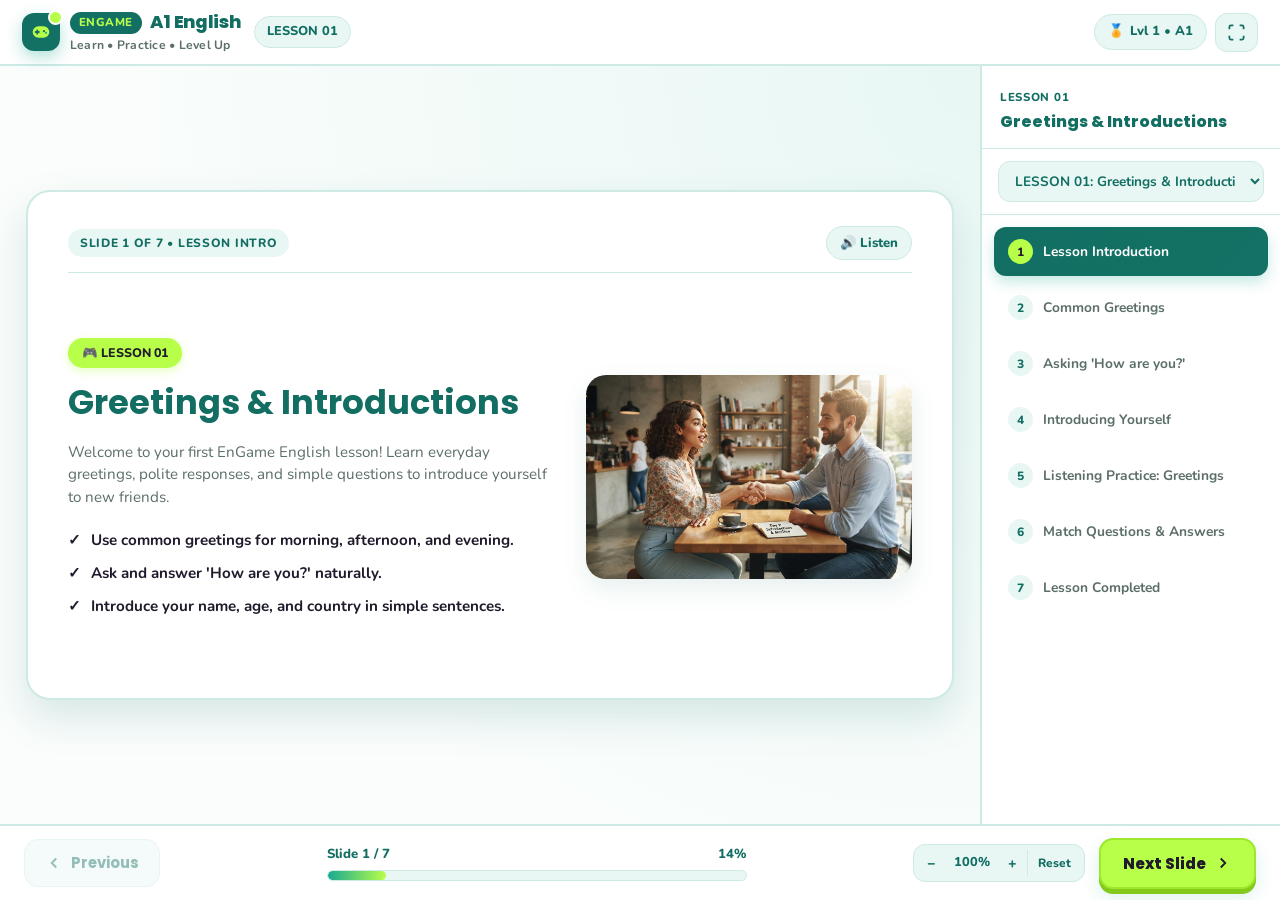
==== pages/learning.html @ 85751a1d "Add files via upload" ====
<!DOCTYPE html>
<html lang="en">
<head>
  <meta charset="UTF-8" />
  <meta name="viewport" content="width=device-width, initial-scale=1.0" />
  <title>EnGame Lesson Player | A1 English</title>
  <link rel="preconnect" href="https://fonts.googleapis.com" />
  <link rel="preconnect" href="https://fonts.gstatic.com" crossorigin />
  <link href="https://fonts.googleapis.com/css2?family=Nunito:wght@600;700;800;900&family=Poppins:wght@500;600;700;800&display=swap" rel="stylesheet" />
  <link rel="stylesheet" href="../assets/css/style.css" />
  <link rel="stylesheet" href="../assets/css/player.css" />
</head>
<body class="player-body">
  <div class="player-app" id="playerApp">
    <!-- Top Header: EnGame Logo & Branding, XP Points, Level Indicator, Dark Mode & Fullscreen -->
    <header class="player-header">
      <div class="player-header-left">
        <a href="../index.html" class="brand-link" title="Back to EnGame Lessons">
          <div class="brand-logo engame-logo small" aria-hidden="true">
            <svg width="20" height="20" viewBox="0 0 24 24" fill="none">
              <rect x="2" y="5" width="20" height="14" rx="7" fill="#B8FF4A"/>
              <path d="M7.5 10v4M5.5 12h4" stroke="#126E62" stroke-width="2.2" stroke-linecap="round"/>
              <circle cx="15.5" cy="11" r="1.3" fill="#126E62"/>
              <circle cx="18" cy="13" r="1.3" fill="#19A991"/>
            </svg>
          </div>
          <div>
            <div class="brand-row">
              <span class="engame-tag">EnGame</span>
              <h1 class="brand-title">A1 English</h1>
            </div>
            <p class="brand-subtitle">Learn • Practice • Level Up</p>
          </div>
        </a>
        <div class="lesson-badge-header" id="headerLessonBadge">Lesson 01</div>
      </div>

      <div class="player-header-right">
        <div class="gamify-hud player-hud">
          <div class="hud-pill xp-pill" id="playerXpPill" title="Total XP Earned">
            <span class="hud-icon">⚡</span>
            <span id="playerXpText">0 XP</span>
          </div>
          <div class="hud-pill level-pill" id="playerLevelPill" title="Learner Level">
            <span class="hud-icon">🏅</span>
            <span id="playerLevelText">Lvl 1 • A1</span>
          </div>
        </div>

        <button class="icon-btn mobile-sidebar-btn" id="toggleSidebarBtn" aria-label="Toggle Slides List" title="Lesson Slides">
          <svg width="19" height="19" viewBox="0 0 24 24" fill="none" stroke="currentColor" stroke-width="2.2">
            <line x1="8" y1="6" x2="21" y2="6"></line>
            <line x1="8" y1="12" x2="21" y2="12"></line>
            <line x1="8" y1="18" x2="21" y2="18"></line>
            <line x1="3" y1="6" x2="3.01" y2="6"></line>
            <line x1="3" y1="12" x2="3.01" y2="12"></line>
            <line x1="3" y1="18" x2="3.01" y2="18"></line>
          </svg>
          <span class="btn-label-sm">Slides</span>
        </button>

        <button class="icon-btn" id="themeToggle" aria-label="Toggle Dark Mode" title="Toggle Dark Mode">
          <svg width="19" height="19" viewBox="0 0 24 24" fill="none" stroke="currentColor" stroke-width="2.2">
            <circle cx="12" cy="12" r="5"></circle>
            <path d="M12 1v2M12 21v2M4.22 4.22l1.42 1.42M18.36 18.36l1.42 1.42M1 12h2M21 12h2M4.22 19.78l1.42-1.42M18.36 5.64l1.42-1.42"></path>
          </svg>
        </button>

        <button class="icon-btn" id="fullscreenBtn" aria-label="Toggle Fullscreen" title="Toggle Fullscreen">
          <svg width="19" height="19" viewBox="0 0 24 24" fill="none" stroke="currentColor" stroke-width="2.2">
            <path d="M8 3H5a2 2 0 0 0-2 2v3m18 0V5a2 2 0 0 0-2-2h-3m0 18h3a2 2 0 0 0 2-2v-3M3 16v3a2 2 0 0 0 2 2h3"></path>
          </svg>
        </button>
      </div>
    </header>

    <!-- Workspace: Main Slide Stage + Right Sidebar -->
    <div class="player-workspace">
      <main class="slide-stage" id="slideStage">
        <div class="slide-viewport" id="slideViewport">
          <div class="slide-canvas" id="slideCanvas">
            <!-- Dynamic Slide Content Rendered Here -->
          </div>
        </div>
        <!-- XP / Achievement Toast Notification -->
        <div class="xp-toast hidden" id="xpToast">+10 XP Earned! ⚡</div>
      </main>

      <aside class="slides-sidebar" id="slidesSidebar" aria-label="Lesson Slides">
        <div class="sidebar-header">
          <div>
            <span class="sidebar-kicker" id="sidebarLessonCode">LESSON 01</span>
            <h2 class="sidebar-title" id="sidebarLessonTitle">Greetings &amp; Introductions</h2>
          </div>
          <button class="icon-btn close-sidebar-mobile" id="closeSidebarBtn" aria-label="Close Slides List">
            <svg width="18" height="18" viewBox="0 0 24 24" fill="none" stroke="currentColor" stroke-width="2.4">
              <line x1="18" y1="6" x2="6" y2="18"></line>
              <line x1="6" y1="6" x2="18" y2="18"></line>
            </svg>
          </button>
        </div>

        <div class="sidebar-lesson-switcher">
          <label for="lessonSelect" class="sr-only">Switch Lesson</label>
          <select id="lessonSelect" class="lesson-select"></select>
        </div>

        <ul class="slides-list" id="slidesList">
          <!-- Slide items populated dynamically -->
        </ul>
      </aside>
    </div>

    <!-- Bottom Controls: Previous, Next Slide, Progress Bar, Slide Counter, Zoom Controls -->
    <footer class="player-controls">
      <div class="controls-left">
        <button class="nav-btn btn-secondary" id="prevSlideBtn" disabled>
          <svg width="18" height="18" viewBox="0 0 24 24" fill="none" stroke="currentColor" stroke-width="2.4">
            <polyline points="15 18 9 12 15 6"></polyline>
          </svg>
          <span>Previous</span>
        </button>
      </div>

      <div class="controls-center">
        <div class="progress-meta">
          <span id="slideCounterText">Slide 1 / 7</span>
          <span id="progressPercentText">14%</span>
        </div>
        <div class="progress-track" role="progressbar" aria-valuemin="0" aria-valuemax="100" id="progressTrack">
          <div class="progress-fill" id="progressFill" style="width: 14%"></div>
        </div>
      </div>

      <div class="controls-right">
        <div class="zoom-controls" aria-label="Zoom Controls">
          <button class="zoom-btn" id="zoomOutBtn" title="Zoom Out" aria-label="Zoom Out">−</button>
          <span class="zoom-label" id="zoomLevelText">100%</span>
          <button class="zoom-btn" id="zoomInBtn" title="Zoom In" aria-label="Zoom In">+</button>
          <button class="zoom-btn zoom-reset" id="zoomResetBtn" title="Reset Zoom" aria-label="Reset Zoom">Reset</button>
        </div>

        <button class="nav-btn btn-primary" id="nextSlideBtn">
          <span id="nextSlideBtnText">Next Slide</span>
          <svg width="18" height="18" viewBox="0 0 24 24" fill="none" stroke="currentColor" stroke-width="2.4">
            <polyline points="9 18 15 12 9 6"></polyline>
          </svg>
        </button>
      </div>
    </footer>
  </div>

  <!-- Mistake Review Modal -->
  <div class="modal-backdrop hidden" id="reviewModal">
    <div class="modal-card">
      <div class="modal-header">
        <h3>Review Your Mistakes</h3>
        <button class="icon-btn" id="closeReviewModal" aria-label="Close">✕</button>
      </div>
      <div class="modal-body" id="reviewModalBody"></div>
    </div>
  </div>

  <script src="../assets/js/lessons.js"></script>
  <script src="../assets/js/slides.js"></script>
  <script src="../assets/js/activities.js"></script>
  <script src="../assets/js/player.js"></script>
</body>
</html>
---- assets/css/style.css ----
:root {
  --primary-purple: #19A991;
  --primary-purple-hover: #128C78;
  --deep-purple: #126E62;
  --lavender-bg: #E8F7F4;
  --lavender-hover: #D6F1EC;
  --lime-green: #B8FF4A;
  --lime-green-hover: #A6F52E;
  --soft-green: #DFFF9A;
  --main-bg: #FAFDFC;
  --bg-surface: #FFFFFF;
  --text-main: #201A2B;
  --text-muted: #5B6E69;
  --border-color: #CDEAE4;
  --red-accent: #FF4D6D;
  --red-soft: #FFE4EA;
  --green-success: #16A34A;
  --green-soft: #DCFCE7;

  --shadow-sm: 0 3px 10px rgba(18, 110, 98, 0.06);
  --shadow-md: 0 10px 26px rgba(18, 110, 98, 0.10);
  --shadow-lg: 0 18px 40px rgba(18, 110, 98, 0.15);
  --radius-sm: 12px;
  --radius-md: 18px;
  --radius-lg: 24px;
  --transition: 0.22s cubic-bezier(0.25, 0.8, 0.25, 1);
}

[data-theme="dark"] {
  --primary-purple: #49BFAE;
  --primary-purple-hover: #68D0C0;
  --deep-purple: #E8F6F3;
  --lavender-bg: #18342F;
  --lavender-hover: #244841;
  --lime-green: #B8FF4A;
  --lime-green-hover: #C8FF70;
  --soft-green: rgba(184, 255, 74, 0.18);
  --main-bg: #0D1917;
  --bg-surface: #14221F;
  --text-main: #F4FAF8;
  --text-muted: #A6C8C0;
  --border-color: #31534C;
  --red-accent: #FF6B86;
  --red-soft: rgba(255, 77, 109, 0.2);
  --green-success: #4ADE80;
  --green-soft: rgba(74, 222, 128, 0.18);

  --shadow-sm: 0 4px 12px rgba(0, 0, 0, 0.32);
  --shadow-md: 0 10px 28px rgba(0, 0, 0, 0.45);
  --shadow-lg: 0 18px 42px rgba(0, 0, 0, 0.55);
}

* {
  box-sizing: border-box;
  margin: 0;
  padding: 0;
}

html,
body {
  min-width: 0;
  width: 100%;
}

img,
svg,
video {
  max-width: 100%;
}

body {
  font-family: 'Nunito', 'Poppins', -apple-system, BlinkMacSystemFont, sans-serif;
  background-color: var(--main-bg);
  color: var(--text-main);
  line-height: 1.5;
  transition: background-color var(--transition), color var(--transition);
}

h1, h2, h3, h4, .brand-title, .btn-primary, .btn-secondary {
  font-family: 'Poppins', 'Nunito', sans-serif;
}

a {
  text-decoration: none;
  color: inherit;
}

button {
  font-family: inherit;
  cursor: pointer;
  border: none;
  background: none;
  color: inherit;
}

.sr-only {
  position: absolute;
  width: 1px;
  height: 1px;
  overflow: hidden;
  clip: rect(0, 0, 0, 0);
}

/* Top Bar */
.app-shell {
  min-height: 100vh;
  display: flex;
  flex-direction: column;
}

.top-bar {
  background: var(--bg-surface);
  border-bottom: 2px solid var(--border-color);
  padding: 14px 32px;
  display: flex;
  align-items: center;
  justify-content: space-between;
  gap: 16px;
  box-shadow: var(--shadow-sm);
}

.brand {
  display: flex;
  align-items: center;
  gap: 14px;
  min-width: 0;
}

.brand-logo.engame-logo {
  width: 46px;
  height: 46px;
  border-radius: 15px;
  background: linear-gradient(135deg, #126E62 0%, #137265 100%);
  display: flex;
  align-items: center;
  justify-content: center;
  position: relative;
  box-shadow: 0 6px 16px rgba(25, 169, 145, 0.35);
}

.brand-logo.engame-logo::after {
  content: '';
  position: absolute;
  top: -3px;
  right: -3px;
  width: 11px;
  height: 11px;
  border-radius: 50%;
  background: var(--lime-green);
  border: 2px solid var(--bg-surface);
}

.brand-logo.small {
  width: 38px;
  height: 38px;
  border-radius: 12px;
}

.brand-row {
  display: flex;
  align-items: center;
  gap: 8px;
}

.engame-tag {
  background: linear-gradient(135deg, #137265, #126E62);
  color: #B8FF4A;
  font-size: 0.72rem;
  font-weight: 800;
  padding: 2px 9px;
  border-radius: 999px;
  letter-spacing: 0.04em;
  text-transform: uppercase;
}

.brand-title {
  font-size: 1.12rem;
  font-weight: 800;
  color: var(--deep-purple);
  letter-spacing: -0.02em;
  overflow-wrap: anywhere;
}

.brand-subtitle {
  font-size: 0.76rem;
  font-weight: 700;
  color: var(--text-muted);
  letter-spacing: 0.02em;
}

.top-actions {
  display: flex;
  align-items: center;
  gap: 10px;
  min-width: 0;
}

/* Gamification HUD Pills */
.gamify-hud {
  display: flex;
  align-items: center;
  gap: 8px;
}

.hud-pill {
  display: inline-flex;
  align-items: center;
  gap: 6px;
  padding: 7px 13px;
  border-radius: 999px;
  font-size: 0.82rem;
  font-weight: 800;
  border: 1.5px solid var(--border-color);
  transition: transform var(--transition);
}

.xp-pill {
  background: var(--soft-green);
  color: #201A2B;
  border-color: #B8FF4A;
}

[data-theme="dark"] .xp-pill {
  color: #B8FF4A;
}

.level-pill {
  background: var(--lavender-bg);
  color: var(--deep-purple);
}

.icon-btn {
  display: inline-flex;
  align-items: center;
  justify-content: center;
  gap: 6px;
  padding: 9px 11px;
  border-radius: var(--radius-sm);
  background: var(--lavender-bg);
  color: var(--deep-purple);
  border: 1.5px solid var(--border-color);
  transition: all var(--transition);
}

.icon-btn:hover {
  background: var(--lavender-hover);
  transform: translateY(-2px);
}

.badge-lime {
  display: inline-flex;
  align-items: center;
  gap: 6px;
  padding: 6px 14px;
  border-radius: 999px;
  font-size: 0.78rem;
  font-weight: 800;
  background: var(--lime-green);
  color: #201A2B;
  box-shadow: 0 3px 10px rgba(184, 255, 74, 0.35);
}

.badge-accent {
  display: inline-flex;
  align-items: center;
  gap: 6px;
  padding: 5px 13px;
  border-radius: 999px;
  font-size: 0.76rem;
  font-weight: 800;
  background: var(--lavender-bg);
  color: var(--deep-purple);
  border: 1px solid var(--border-color);
}

/* EnGame Lime Green Action Button */
.btn-primary {
  display: inline-flex;
  align-items: center;
  justify-content: center;
  gap: 8px;
  padding: 12px 22px;
  border-radius: 14px;
  background: var(--lime-green);
  color: #201A2B;
  font-weight: 800;
  font-size: 0.94rem;
  border: 2px solid #9EE82C;
  box-shadow: 0 5px 0 #84C91C, 0 8px 18px rgba(25, 169, 145, 0.16);
  transition: all 0.16s ease;
}

.btn-primary:hover {
  background: var(--lime-green-hover);
  transform: translateY(-2px);
  box-shadow: 0 7px 0 #84C91C, 0 12px 22px rgba(25, 169, 145, 0.22);
}

.btn-primary:active {
  transform: translateY(2px);
  box-shadow: 0 2px 0 #84C91C;
}

.btn-secondary {
  display: inline-flex;
  align-items: center;
  justify-content: center;
  gap: 8px;
  padding: 12px 20px;
  border-radius: 14px;
  background: var(--lavender-bg);
  color: var(--deep-purple);
  border: 1.5px solid var(--border-color);
  font-weight: 700;
  font-size: 0.93rem;
  transition: all var(--transition);
}

.btn-secondary:hover:not(:disabled) {
  background: var(--lavender-hover);
  transform: translateY(-1px);
}

.btn-secondary:disabled {
  opacity: 0.45;
  cursor: not-allowed;
}

@media (max-width: 720px) {
  .top-bar {
    padding: 12px 16px;
    flex-wrap: wrap;
    gap: 10px 14px;
  }
  .brand {
    flex: 1 1 100%;
  }
  .top-actions .overall-pill {
    display: none;
  }
  .brand-title {
    font-size: 0.98rem;
  }
  .top-actions {
    width: 100%;
    justify-content: space-between;
    gap: 8px;
  }
  .gamify-hud {
    min-width: 0;
    gap: 6px;
  }
  .hud-pill {
    gap: 4px;
    padding: 5px 8px;
    font-size: 0.74rem;
  }
  .top-actions .icon-btn {
    padding: 7px 8px;
  }
}

@media (max-width: 380px) {
  .top-bar {
    padding: 10px 12px;
  }
  .brand {
    gap: 10px;
  }
  .brand-row {
    flex-wrap: wrap;
    gap: 4px 6px;
  }
  .brand-logo.engame-logo {
    width: 42px;
    height: 42px;
    flex: 0 0 42px;
  }
  .brand-title {
    font-size: 0.9rem;
  }
  .brand-subtitle {
    font-size: 0.68rem;
  }
  .hud-pill {
    padding: 5px 6px;
    font-size: 0.7rem;
  }
  .top-actions .icon-btn {
    padding: 6px;
  }
}
/* Hide all XP pills and XP counters across the whole project */
.xp-pill,
.lime-chip,
.xp-reward-pill,
.visual-pill.lime {
  display: none !important;
}
#themeToggle {
  display: none !important;
}
---- assets/css/player.css ----
.player-body {
  overflow: hidden;
  height: 100vh;
}

.player-app {
  display: flex;
  flex-direction: column;
  height: 100vh;
  background: var(--main-bg);
}

/* Header */
.player-header {
  height: 66px;
  background: var(--bg-surface);
  border-bottom: 2px solid var(--border-color);
  padding: 0 22px;
  display: flex;
  align-items: center;
  justify-content: space-between;
  flex-shrink: 0;
  z-index: 20;
}

.player-header-left {
  display: flex;
  align-items: center;
  gap: 14px;
}

.brand-link {
  display: flex;
  align-items: center;
  gap: 10px;
}

.lesson-badge-header {
  background: var(--lavender-bg);
  color: var(--deep-purple);
  font-weight: 800;
  font-size: 0.8rem;
  padding: 5px 12px;
  border-radius: 999px;
  border: 1.5px solid var(--border-color);
}

.player-header-right {
  display: flex;
  align-items: center;
  gap: 8px;
}

.mobile-sidebar-btn {
  display: none;
}

.btn-label-sm {
  font-size: 0.82rem;
  font-weight: 800;
}

/* Workspace */
.player-workspace {
  flex: 1;
  display: flex;
  overflow: hidden;
  position: relative;
}

.slide-stage {
  flex: 1;
  overflow: auto;
  padding: 26px;
  display: flex;
  align-items: center;
  justify-content: center;
  background: radial-gradient(circle at top right, var(--lavender-bg) 0%, var(--main-bg) 70%);
  position: relative;
}

.slide-viewport {
  width: 100%;
  max-width: 960px;
  transition: transform 0.2s ease;
  transform-origin: center top;
}

.slide-canvas {
  background: var(--bg-surface);
  border: 2px solid var(--border-color);
  border-radius: var(--radius-lg);
  box-shadow: var(--shadow-lg);
  padding: 34px 40px;
  min-height: 510px;
  display: flex;
  flex-direction: column;
  justify-content: space-between;
  animation: slideEnter 0.25s ease;
}

@keyframes slideEnter {
  from {
    opacity: 0;
    transform: translateY(8px) scale(0.99);
  }
  to {
    opacity: 1;
    transform: translateY(0) scale(1);
  }
}

/* XP Toast Notification */
.xp-toast {
  position: fixed;
  top: 82px;
  left: 50%;
  transform: translateX(-50%);
  background: linear-gradient(135deg, #126E62 0%, #137265 100%);
  color: #B8FF4A;
  font-family: 'Poppins', sans-serif;
  font-weight: 800;
  font-size: 0.92rem;
  padding: 10px 22px;
  border-radius: 999px;
  border: 2px solid #B8FF4A;
  box-shadow: 0 10px 24px rgba(18, 110, 98, 0.35);
  z-index: 60;
  animation: popIn 0.25s ease;
}

.xp-toast.hidden {
  display: none;
}

@keyframes popIn {
  from { opacity: 0; transform: translate(-50%, -10px) scale(0.92); }
  to { opacity: 1; transform: translate(-50%, 0) scale(1); }
}

/* Right Sidebar */
.slides-sidebar {
  width: 300px;
  background: var(--bg-surface);
  border-left: 2px solid var(--border-color);
  display: flex;
  flex-direction: column;
  flex-shrink: 0;
  z-index: 15;
}

.sidebar-header {
  padding: 18px 18px 14px;
  border-bottom: 1.5px solid var(--border-color);
  display: flex;
  align-items: flex-start;
  justify-content: space-between;
  gap: 8px;
}

.sidebar-kicker {
  font-size: 0.72rem;
  font-weight: 800;
  letter-spacing: 0.06em;
  color: var(--deep-purple);
  text-transform: uppercase;
}

.sidebar-title {
  font-size: 1rem;
  font-weight: 800;
  color: var(--deep-purple);
  margin-top: 2px;
}

.close-sidebar-mobile {
  display: none;
}

.sidebar-lesson-switcher {
  padding: 12px 16px;
  border-bottom: 1.5px solid var(--border-color);
}

.lesson-select {
  width: 100%;
  padding: 9px 12px;
  border-radius: var(--radius-sm);
  border: 1.5px solid var(--border-color);
  background: var(--lavender-bg);
  color: var(--deep-purple);
  font-family: inherit;
  font-size: 0.85rem;
  font-weight: 700;
  cursor: pointer;
}

.slides-list {
  list-style: none;
  overflow-y: auto;
  padding: 12px;
  display: flex;
  flex-direction: column;
  gap: 7px;
  flex: 1;
}

.slide-nav-item {
  width: 100%;
  text-align: left;
  padding: 11px 13px;
  border-radius: var(--radius-sm);
  display: flex;
  align-items: center;
  gap: 10px;
  font-size: 0.86rem;
  font-weight: 700;
  color: var(--text-muted);
  border: 1.5px solid transparent;
  transition: all var(--transition);
}

.slide-nav-item:hover {
  background: var(--lavender-bg);
  color: var(--deep-purple);
}

.slide-nav-item.active {
  background: linear-gradient(135deg, #126E62 0%, #137265 100%);
  color: #FFFFFF;
  box-shadow: 0 6px 14px rgba(25, 169, 145, 0.25);
}

.slide-num-dot {
  width: 25px;
  height: 25px;
  border-radius: 50%;
  background: var(--lavender-bg);
  color: var(--deep-purple);
  font-size: 0.75rem;
  font-weight: 800;
  display: inline-flex;
  align-items: center;
  justify-content: center;
  flex-shrink: 0;
}

.slide-nav-item.active .slide-num-dot {
  background: #B8FF4A;
  color: #201A2B;
}

.slide-nav-item.visited:not(.active) .slide-num-dot {
  background: var(--soft-green);
  color: #201A2B;
}

.slide-nav-title {
  overflow: hidden;
  text-overflow: ellipsis;
  white-space: nowrap;
}

/* Bottom Controls */
.player-controls {
  height: 76px;
  background: var(--bg-surface);
  border-top: 2px solid var(--border-color);
  padding: 0 24px;
  display: flex;
  align-items: center;
  justify-content: space-between;
  gap: 20px;
  flex-shrink: 0;
  z-index: 20;
}

.controls-center {
  flex: 1;
  max-width: 420px;
}

.progress-meta {
  display: flex;
  justify-content: space-between;
  font-size: 0.82rem;
  font-weight: 800;
  color: var(--deep-purple);
  margin-bottom: 6px;
}

.progress-track {
  width: 100%;
  height: 11px;
  background: var(--lavender-bg);
  border-radius: 999px;
  overflow: hidden;
  border: 1px solid var(--border-color);
}

.progress-fill {
  height: 100%;
  background: linear-gradient(90deg, #19A991 0%, #B8FF4A 100%);
  border-radius: 999px;
  transition: width 0.28s ease;
}

.controls-right {
  display: flex;
  align-items: center;
  gap: 14px;
}

.zoom-controls {
  display: inline-flex;
  align-items: center;
  background: var(--lavender-bg);
  border: 1.5px solid var(--border-color);
  border-radius: var(--radius-sm);
  padding: 3px;
}

.zoom-btn {
  padding: 5px 10px;
  font-weight: 800;
  font-size: 0.9rem;
  color: var(--deep-purple);
  border-radius: 8px;
}

.zoom-btn:hover {
  background: var(--bg-surface);
}

.zoom-btn.zoom-reset {
  font-size: 0.75rem;
  border-left: 1px solid var(--border-color);
  border-radius: 0 8px 8px 0;
}

.zoom-label {
  font-size: 0.8rem;
  font-weight: 800;
  padding: 0 8px;
  min-width: 48px;
  text-align: center;
  color: var(--deep-purple);
}

/* Slide Typography & Components */
.slide-header-bar {
  display: flex;
  align-items: center;
  justify-content: space-between;
  gap: 12px;
  margin-bottom: 18px;
  padding-bottom: 12px;
  border-bottom: 1.5px solid var(--border-color);
}

.slide-tag {
  font-size: 0.75rem;
  font-weight: 800;
  text-transform: uppercase;
  letter-spacing: 0.06em;
  padding: 5px 12px;
  border-radius: 999px;
  background: var(--lavender-bg);
  color: var(--deep-purple);
}

.slide-title {
  font-size: 1.65rem;
  font-weight: 800;
  color: var(--deep-purple);
  margin-bottom: 6px;
}

.slide-subtitle {
  font-size: 0.95rem;
  color: var(--text-muted);
  margin-bottom: 20px;
}

/* Audio Button */
.audio-btn {
  display: inline-flex;
  align-items: center;
  gap: 6px;
  padding: 7px 13px;
  border-radius: 999px;
  background: var(--lavender-bg);
  color: var(--deep-purple);
  border: 1.5px solid var(--border-color);
  font-size: 0.82rem;
  font-weight: 800;
  transition: all var(--transition);
}

.audio-btn:hover {
  background: var(--primary-purple);
  color: #201A2B;
}

.audio-btn.playing {
  background: #B8FF4A;
  color: #201A2B;
  border-color: #9EE82C;
}

/* Slide 1 Intro Cover inside Player */
.cover-slide-layout {
  display: grid;
  grid-template-columns: 1.2fr 0.8fr;
  gap: 28px;
  align-items: center;
  margin: auto;
}

.cover-slide-layout h2 {
  font-size: 2.1rem;
  color: var(--deep-purple);
  margin: 10px 0 12px;
}

.cover-objectives {
  list-style: none;
  display: flex;
  flex-direction: column;
  gap: 10px;
  margin-top: 16px;
}

.cover-objectives li {
  display: flex;
  align-items: center;
  gap: 10px;
  font-weight: 700;
  font-size: 0.95rem;
}

/* Vocabulary Grid */
.vocab-grid {
  display: grid;
  grid-template-columns: repeat(auto-fill, minmax(175px, 1fr));
  gap: 14px;
}

.vocab-card {
  background: var(--lavender-bg);
  border: 1.5px solid var(--border-color);
  border-radius: var(--radius-md);
  padding: 15px;
  text-align: center;
  display: flex;
  flex-direction: column;
  align-items: center;
  gap: 7px;
  transition: transform var(--transition), border-color var(--transition);
}

.vocab-card:hover {
  transform: translateY(-3px);
  border-color: var(--primary-purple);
}

.vocab-emoji {
  font-size: 2.2rem;
}

.vocab-word {
  font-size: 1.05rem;
  font-weight: 800;
  color: var(--deep-purple);
}

.vocab-example {
  font-size: 0.82rem;
  color: var(--text-muted);
}

/* Dialogue Cards */
.dialogue-list {
  display: flex;
  flex-direction: column;
  gap: 14px;
}

.dialogue-row {
  display: flex;
  align-items: flex-start;
  gap: 12px;
}

.dialogue-row.right {
  flex-direction: row-reverse;
}

.speaker-avatar {
  width: 42px;
  height: 42px;
  border-radius: 50%;
  background: linear-gradient(135deg, #126E62, #137265);
  color: #B8FF4A;
  font-weight: 800;
  display: flex;
  align-items: center;
  justify-content: center;
  flex-shrink: 0;
}

.dialogue-row.right .speaker-avatar {
  background: #B8FF4A;
  color: #201A2B;
}

.speech-bubble {
  background: var(--lavender-bg);
  border: 1.5px solid var(--border-color);
  border-radius: 18px;
  padding: 12px 16px;
  max-width: 78%;
}

.dialogue-row.right .speech-bubble {
  background: var(--soft-green);
  border-color: #B8FF4A;
  color: #201A2B;
}

[data-theme="dark"] .dialogue-row.right .speech-bubble {
  color: var(--text-main);
}

.speech-speaker {
  font-size: 0.75rem;
  font-weight: 800;
  color: var(--deep-purple);
  margin-bottom: 2px;
}

.speech-text {
  font-size: 0.98rem;
  font-weight: 700;
}

/* Grammar Table & Cards */
.grammar-table {
  width: 100%;
  border-collapse: collapse;
  margin-bottom: 16px;
  border-radius: var(--radius-md);
  overflow: hidden;
  border: 1.5px solid var(--border-color);
}

.grammar-table th {
  background: linear-gradient(135deg, #126E62, #137265);
  color: #FFFFFF;
  padding: 11px 14px;
  text-align: left;
  font-size: 0.88rem;
}

.grammar-table td {
  padding: 10px 14px;
  border-bottom: 1px solid var(--border-color);
  font-size: 0.92rem;
}

.grammar-table tr:nth-child(even) td {
  background: var(--lavender-bg);
}

/* Interactive Activities */
.activity-box {
  display: flex;
  flex-direction: column;
  gap: 16px;
}

.quiz-question-card {
  background: var(--lavender-bg);
  border: 1.5px solid var(--border-color);
  border-radius: var(--radius-md);
  padding: 16px;
}

.quiz-prompt {
  font-weight: 800;
  font-size: 0.98rem;
  margin-bottom: 12px;
  display: flex;
  align-items: center;
  justify-content: space-between;
  gap: 10px;
}

.options-row {
  display: flex;
  flex-wrap: wrap;
  gap: 10px;
}

.option-btn {
  padding: 9px 16px;
  border-radius: 12px;
  background: var(--bg-surface);
  border: 1.5px solid var(--border-color);
  font-weight: 700;
  font-size: 0.9rem;
  transition: all var(--transition);
}

.option-btn:hover:not(:disabled) {
  border-color: var(--primary-purple);
  background: var(--lavender-hover);
}

.option-btn.selected {
  background: var(--primary-purple);
  color: #201A2B;
  border-color: var(--primary-purple);
}

.option-btn.correct {
  background: var(--green-success);
  color: #FFFFFF;
  border-color: var(--green-success);
}

.option-btn.wrong {
  background: var(--red-accent);
  color: #FFFFFF;
  border-color: var(--red-accent);
}

/* Matching Activity */
.matching-grid {
  display: grid;
  grid-template-columns: 1fr 1fr;
  gap: 18px;
}

.match-col {
  display: flex;
  flex-direction: column;
  gap: 10px;
}

.match-item {
  padding: 12px 15px;
  border-radius: var(--radius-sm);
  background: var(--lavender-bg);
  border: 2px solid var(--border-color);
  font-weight: 800;
  text-align: left;
  display: flex;
  align-items: center;
  justify-content: space-between;
  transition: all var(--transition);
}

.match-item.selected {
  border-color: var(--primary-purple);
  background: var(--lavender-hover);
}

.match-item.matched {
  border-color: var(--green-success);
  background: var(--green-soft);
  color: var(--green-success);
  cursor: default;
}

.match-item.shake {
  border-color: var(--red-accent);
  background: var(--red-soft);
}

/* Fill in the blank & Sentence Builder */
.blank-row {
  display: flex;
  align-items: center;
  flex-wrap: wrap;
  gap: 8px;
  padding: 12px 14px;
  background: var(--lavender-bg);
  border-radius: var(--radius-sm);
  font-size: 0.96rem;
  font-weight: 700;
}

.blank-select, .blank-input {
  padding: 6px 12px;
  border-radius: 10px;
  border: 2px solid var(--border-color);
  background: var(--bg-surface);
  color: var(--text-main);
  font-family: inherit;
  font-weight: 800;
  font-size: 0.92rem;
}

.blank-select.correct, .blank-input.correct {
  border-color: var(--green-success);
  background: var(--green-soft);
}

.blank-select.wrong, .blank-input.wrong {
  border-color: var(--red-accent);
  background: var(--red-soft);
}

.word-bank {
  display: flex;
  flex-wrap: wrap;
  gap: 8px;
  margin-top: 8px;
}

.word-chip {
  padding: 7px 14px;
  border-radius: 999px;
  background: var(--bg-surface);
  border: 1.5px solid var(--primary-purple);
  color: var(--deep-purple);
  font-weight: 800;
  font-size: 0.88rem;
}

.word-chip:disabled {
  opacity: 0.35;
  cursor: not-allowed;
}

.sentence-dropzone {
  min-height: 44px;
  padding: 8px 12px;
  border-radius: 12px;
  background: var(--bg-surface);
  border: 2px dashed var(--border-color);
  display: flex;
  flex-wrap: wrap;
  gap: 8px;
  align-items: center;
}

.activity-footer {
  display: flex;
  align-items: center;
  justify-content: space-between;
  gap: 12px;
  margin-top: 14px;
  flex-wrap: wrap;
}

.feedback-banner {
  padding: 10px 15px;
  border-radius: var(--radius-sm);
  font-weight: 800;
  font-size: 0.9rem;
}

.feedback-banner.success {
  background: var(--soft-green);
  color: #201A2B;
}

.feedback-banner.error {
  background: var(--red-soft);
  color: var(--red-accent);
}

/* Completion Slide */
.completion-card {
  text-align: center;
  padding: 18px 12px;
  display: flex;
  flex-direction: column;
  align-items: center;
  gap: 16px;
}

.trophy-circle {
  width: 82px;
  height: 82px;
  border-radius: 50%;
  background: linear-gradient(135deg, #126E62 0%, #137265 100%);
  color: #B8FF4A;
  font-size: 2.3rem;
  display: flex;
  align-items: center;
  justify-content: center;
  box-shadow: 0 10px 24px rgba(25, 169, 145, 0.35);
}

.score-summary-pill {
  background: var(--soft-green);
  border: 2px solid #B8FF4A;
  color: #201A2B;
  padding: 11px 22px;
  border-radius: 999px;
  font-weight: 800;
  font-size: 0.96rem;
}

.completion-actions {
  display: flex;
  flex-wrap: wrap;
  justify-content: center;
  gap: 12px;
  margin-top: 8px;
}

/* Modal */
.modal-backdrop {
  position: fixed;
  inset: 0;
  background: rgba(32, 26, 43, 0.6);
  display: flex;
  align-items: center;
  justify-content: center;
  padding: 20px;
  z-index: 50;
}

.modal-backdrop.hidden {
  display: none;
}

.modal-card {
  background: var(--bg-surface);
  border: 2px solid var(--border-color);
  border-radius: var(--radius-lg);
  width: 100%;
  max-width: 560px;
  max-height: 80vh;
  display: flex;
  flex-direction: column;
  box-shadow: var(--shadow-lg);
}

.modal-header {
  padding: 18px 22px;
  border-bottom: 1.5px solid var(--border-color);
  display: flex;
  align-items: center;
  justify-content: space-between;
}

.modal-body {
  padding: 20px 22px;
  overflow-y: auto;
  display: flex;
  flex-direction: column;
  gap: 12px;
}

.mistake-item {
  padding: 12px 15px;
  border-radius: var(--radius-sm);
  background: var(--lavender-bg);
  border-left: 4px solid var(--red-accent);
}

/* Responsive */
@media (max-width: 960px) {
  .mobile-sidebar-btn {
    display: inline-flex;
  }
  .close-sidebar-mobile {
    display: inline-flex;
  }
  .slides-sidebar {
    position: fixed;
    top: 66px;
    right: 0;
    bottom: 76px;
    transform: translateX(100%);
    transition: transform 0.25s ease;
    box-shadow: var(--shadow-lg);
  }
  .slides-sidebar.open {
    transform: translateX(0);
  }
  .cover-slide-layout {
    grid-template-columns: 1fr;
  }
  .zoom-controls {
    display: none;
  }
}

@media (max-width: 640px) {
  .slide-stage {
    padding: 14px;
  }
  .slide-canvas {
    padding: 20px 18px;
  }
  .player-controls {
    padding: 0 12px;
    gap: 10px;
  }
  .matching-grid {
    grid-template-columns: 1fr;
  }
  .player-hud {
    display: none;
  }
}

@media (max-width: 960px) {
  .player-controls {
    gap: 12px;
    padding-right: 14px;
    padding-left: 14px;
  }

  .controls-center {
    min-width: 0;
    max-width: none;
  }

  .player-controls .nav-btn {
    padding-right: 14px;
    padding-left: 14px;
  }

  .slides-sidebar {
    width: min(300px, 85vw);
  }
}

@media (max-width: 640px) {
  .player-body {
    height: auto;
    min-height: 100vh;
    min-height: 100svh;
    overflow-x: hidden;
    overflow-y: auto;
  }

  .player-app {
    height: auto;
    min-height: 100vh;
    min-height: 100svh;
  }

  .player-header {
    height: auto;
    min-height: 0;
    padding: 9px 12px;
    flex-wrap: wrap;
    gap: 8px;
  }

  .player-header-left,
  .player-header-right {
    width: 100%;
    min-width: 0;
  }

  .player-header-left {
    justify-content: space-between;
    gap: 8px;
  }

  .brand-link,
  .brand-link > div:last-child {
    min-width: 0;
  }

  .player-header-right {
    justify-content: space-between;
    gap: 8px;
  }

  .player-header-right .icon-btn {
    min-width: 42px;
    min-height: 42px;
  }

  .player-workspace {
    min-height: 0;
    overflow: visible;
  }

  .slide-stage {
    min-width: 0;
    min-height: 0;
    padding: 12px 12px calc(138px + env(safe-area-inset-bottom, 0px));
    overflow: visible;
    align-items: flex-start;
  }

  .slide-viewport {
    min-width: 0;
    max-width: 100%;
  }

  .slide-canvas {
    width: 100%;
    min-width: 0;
    min-height: 0;
    padding: 20px 16px;
  }

  .slide-header-bar {
    flex-wrap: wrap;
    align-items: flex-start;
  }

  .slide-title {
    font-size: clamp(1.25rem, 6vw, 1.65rem);
    overflow-wrap: anywhere;
  }

  .slide-subtitle,
  .speech-text,
  .feedback-banner {
    overflow-wrap: anywhere;
  }

  .cover-slide-layout {
    gap: 16px;
  }

  .cover-slide-layout h2 {
    font-size: clamp(1.55rem, 7vw, 2rem);
    overflow-wrap: anywhere;
  }

  .vocab-grid {
    grid-template-columns: repeat(auto-fill, minmax(min(100%, 175px), 1fr));
  }

  .grammar-table {
    display: block;
    width: 100%;
    overflow: visible;
    border: 0;
  }

  .grammar-table thead {
    display: none;
  }

  .grammar-table tbody {
    display: grid;
    gap: 10px;
  }

  .grammar-table tbody tr {
    display: block;
    min-width: 0;
    overflow: hidden;
    border: 1.5px solid var(--border-color);
    border-radius: var(--radius-md);
    background: var(--bg-surface);
  }

  .grammar-table tbody td {
    display: grid;
    grid-template-columns: minmax(78px, 0.7fr) minmax(0, 1.3fr);
    gap: 8px;
    padding: 9px 10px;
    border-bottom: 1px solid var(--border-color);
    overflow-wrap: anywhere;
  }

  .grammar-table tbody td:last-child {
    border-bottom: 0;
  }

  .grammar-table tbody td::before {
    content: attr(data-label);
    color: var(--text-muted);
    font-size: 0.78rem;
    font-weight: 800;
  }

  .dialogue-row,
  .speech-bubble,
  .speech-bubble > div {
    min-width: 0;
  }

  .speech-bubble {
    overflow-wrap: anywhere;
  }

  .player-controls {
    position: sticky;
    bottom: 0;
    z-index: 20;
    display: grid;
    grid-template-columns: repeat(2, minmax(0, 1fr));
    grid-template-rows: auto auto;
    height: auto;
    min-height: 0;
    gap: 8px 12px;
    padding: 10px 12px calc(10px + env(safe-area-inset-bottom, 0px));
  }

  .controls-center {
    grid-column: 1 / -1;
    grid-row: 1;
    width: 100%;
    max-width: none;
  }

  .controls-left {
    grid-column: 1;
    grid-row: 2;
    min-width: 0;
  }

  .controls-right {
    grid-column: 2;
    grid-row: 2;
    min-width: 0;
    justify-content: flex-end;
  }

  .controls-left .nav-btn,
  .controls-right .nav-btn {
    width: 100%;
    min-width: 0;
    min-height: 44px;
    padding: 9px 10px;
    gap: 5px;
    font-size: 0.82rem;
  }

  .slides-sidebar {
    top: 0;
    right: 0;
    bottom: 0;
    z-index: 30;
    width: min(340px, 100vw);
    max-width: 100%;
    padding-top: 108px;
  }

  .slides-sidebar.open {
    transform: translateX(0);
  }

  .modal-backdrop {
    padding: 12px;
  }

  .modal-card {
    max-height: calc(100vh - 24px);
    max-height: calc(100svh - 24px);
  }

  .modal-header,
  .modal-body {
    padding-right: 16px;
    padding-left: 16px;
  }

  .score-summary-pill {
    max-width: 100%;
    border-radius: 16px;
    overflow-wrap: anywhere;
  }

  .completion-card h2 {
    max-width: 100%;
    font-size: clamp(1.35rem, 6vw, 1.95rem) !important;
    overflow-wrap: anywhere;
  }
}

@media (max-width: 380px) {
  .player-header {
    padding-right: 9px;
    padding-left: 9px;
  }

  .player-header .brand-title {
    font-size: 0.9rem;
  }

  .player-header .brand-subtitle {
    font-size: 0.68rem;
  }

  .lesson-badge-header {
    padding: 4px 8px;
    font-size: 0.7rem;
  }

  .slide-stage {
    padding: 9px 9px calc(138px + env(safe-area-inset-bottom, 0px));
  }

  .slide-canvas {
    padding: 17px 12px;
  }

  .grammar-table tbody td {
    grid-template-columns: minmax(64px, 0.65fr) minmax(0, 1.35fr);
    gap: 6px;
    padding: 8px;
    font-size: 0.82rem;
  }

  .grammar-table tbody td::before {
    font-size: 0.72rem;
  }

  .player-controls {
    gap: 7px 8px;
    padding-right: 9px;
    padding-left: 9px;
  }
}
.slide-intro-photo-wrap .lesson-cover-photo {
  width: 100%;
  height: 100%;
  object-fit: cover;
  display: block;
}
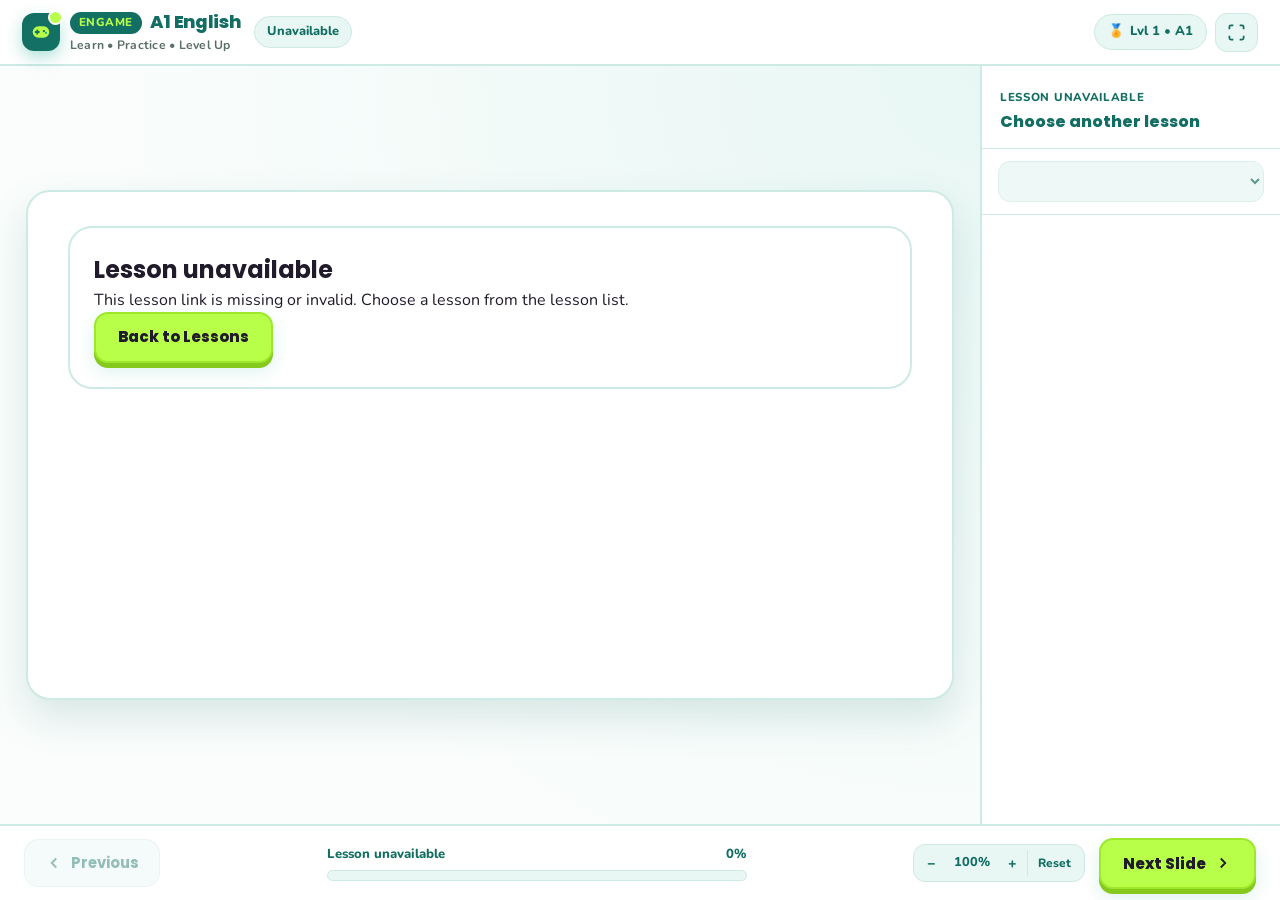
==== commit be98104c: "feat: implement progress tracking and storage for lessons - Added progress.js to manage lesson progr" ====
--- a/pages/learning.html
+++ b/pages/learning.html
@@ -73,6 +73,8 @@
         </button>
       </div>
     </header>
+
+    <div class="app-notice hidden" id="appNotice" role="status" aria-live="polite"></div>
 
     <!-- Workspace: Main Slide Stage + Right Sidebar -->
     <div class="player-workspace">
@@ -163,6 +165,9 @@
 
   <script src="../assets/js/lessons.js"></script>
   <script src="../assets/js/slides.js"></script>
+  <script src="../assets/js/storage.js"></script>
+  <script src="../assets/js/progress.js"></script>
+  <script src="../assets/js/integration.js"></script>
   <script src="../assets/js/activities.js"></script>
   <script src="../assets/js/player.js"></script>
 </body>
--- a/assets/css/style.css
+++ b/assets/css/style.css
@@ -101,6 +101,32 @@
   clip: rect(0, 0, 0, 0);
 }
 
+.app-notice {
+  width: min(calc(100% - 32px), 1180px);
+  margin: 12px auto 0;
+  padding: 10px 14px;
+  border: 1px solid var(--border-color);
+  border-radius: var(--radius-sm);
+  background: var(--lavender-bg);
+  color: var(--deep-purple);
+  font-weight: 800;
+  overflow-wrap: anywhere;
+}
+
+.app-notice.hidden {
+  display: none;
+}
+
+.lesson-error-card {
+  width: 100%;
+  min-width: 0;
+  padding: 24px;
+  border: 2px solid var(--border-color);
+  border-radius: var(--radius-lg);
+  background: var(--bg-surface);
+  overflow-wrap: anywhere;
+}
+
 /* Top Bar */
 .app-shell {
   min-height: 100vh;
--- a/assets/css/player.css
+++ b/assets/css/player.css
@@ -666,11 +666,21 @@
   background: var(--lavender-hover);
 }
 
+.match-item.assigned {
+  border-color: var(--primary-purple);
+  background: var(--lavender-hover);
+}
+
 .match-item.matched {
   border-color: var(--green-success);
   background: var(--green-soft);
   color: var(--green-success);
-  cursor: default;
+}
+
+.match-item.wrong {
+  border-color: var(--red-accent);
+  background: var(--red-soft);
+  color: var(--red-accent);
 }
 
 .match-item.shake {
@@ -753,6 +763,84 @@
   gap: 12px;
   margin-top: 14px;
   flex-wrap: wrap;
+}
+
+.activity-actions {
+  display: flex;
+  flex-wrap: wrap;
+  gap: 8px;
+  min-width: 0;
+}
+
+.activity-actions > button {
+  min-height: 42px;
+}
+
+.activity-box,
+.activity-box > *,
+.quiz-question-card,
+.match-col {
+  min-width: 0;
+}
+
+.option-btn,
+.match-item,
+.word-chip {
+  max-width: 100%;
+  overflow-wrap: anywhere;
+}
+
+.grammar-table-wrap {
+  width: 100%;
+  overflow-x: auto;
+}
+
+.dialogue-image-wrap {
+  width: fit-content;
+  max-width: 100%;
+  margin: 18px auto;
+  border: 2px solid var(--border-color);
+  border-radius: 18px;
+  overflow: hidden;
+}
+
+.dialogue-image-wrap img {
+  display: block;
+  width: auto;
+  max-width: 100%;
+  max-height: 48vh;
+  object-fit: contain;
+}
+
+.lesson-video {
+  display: block;
+  width: 100%;
+  max-height: 52vh;
+  margin-bottom: 14px;
+  border-radius: 16px;
+  background: #000;
+}
+
+.completion-message,
+.completion-requirements {
+  max-width: 100%;
+  overflow-wrap: anywhere;
+}
+
+.completion-stars {
+  color: #F59E0B;
+  font-size: 1.65rem;
+  letter-spacing: 4px;
+}
+
+.sentence-hint {
+  margin-bottom: 8px;
+  font-weight: 800;
+  overflow-wrap: anywhere;
+}
+
+.media-unavailable {
+  display: none !important;
 }
 
 .feedback-banner {
@@ -1079,6 +1167,23 @@
     color: var(--text-muted);
     font-size: 0.78rem;
     font-weight: 800;
+  }
+
+  .activity-actions {
+    width: 100%;
+  }
+
+  .activity-actions > button {
+    flex: 1 1 130px;
+  }
+
+  .quiz-prompt {
+    align-items: flex-start;
+    flex-wrap: wrap;
+  }
+
+  .blank-select {
+    max-width: 100%;
   }
 
   .dialogue-row,
